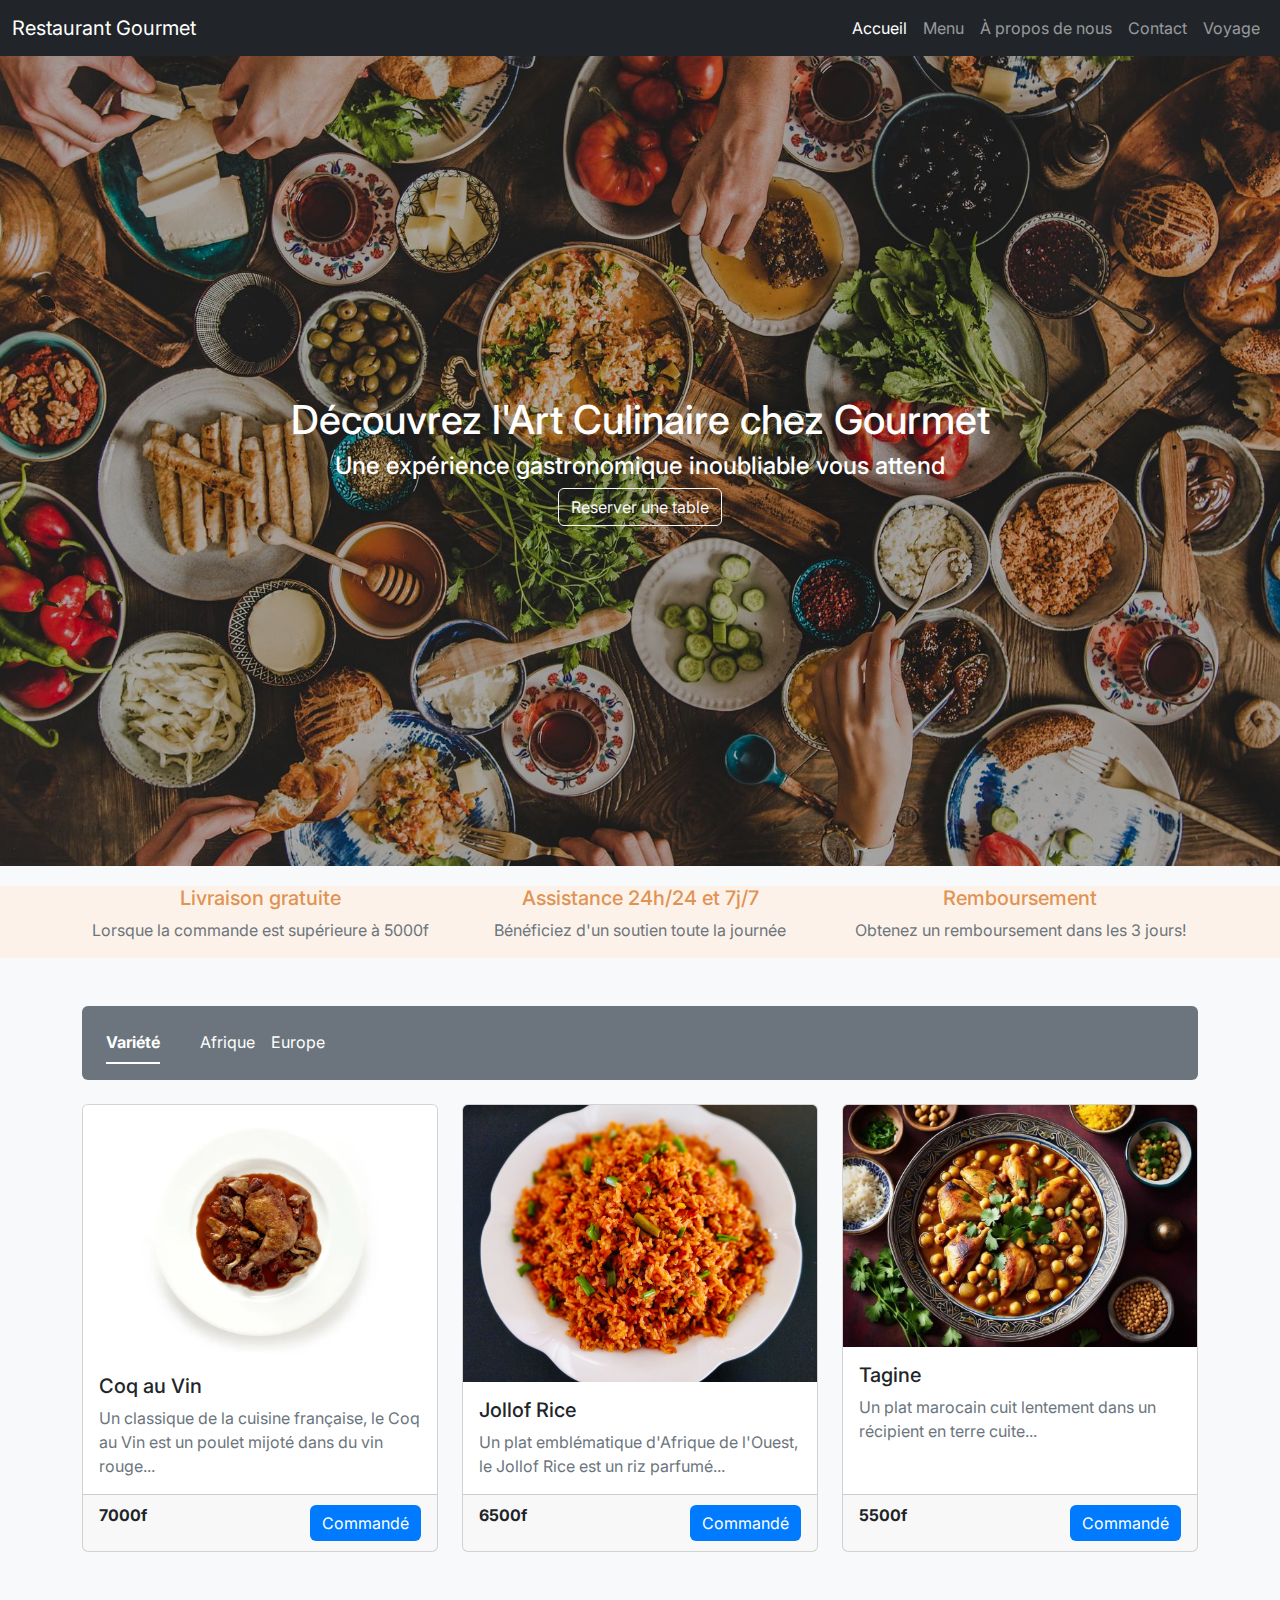
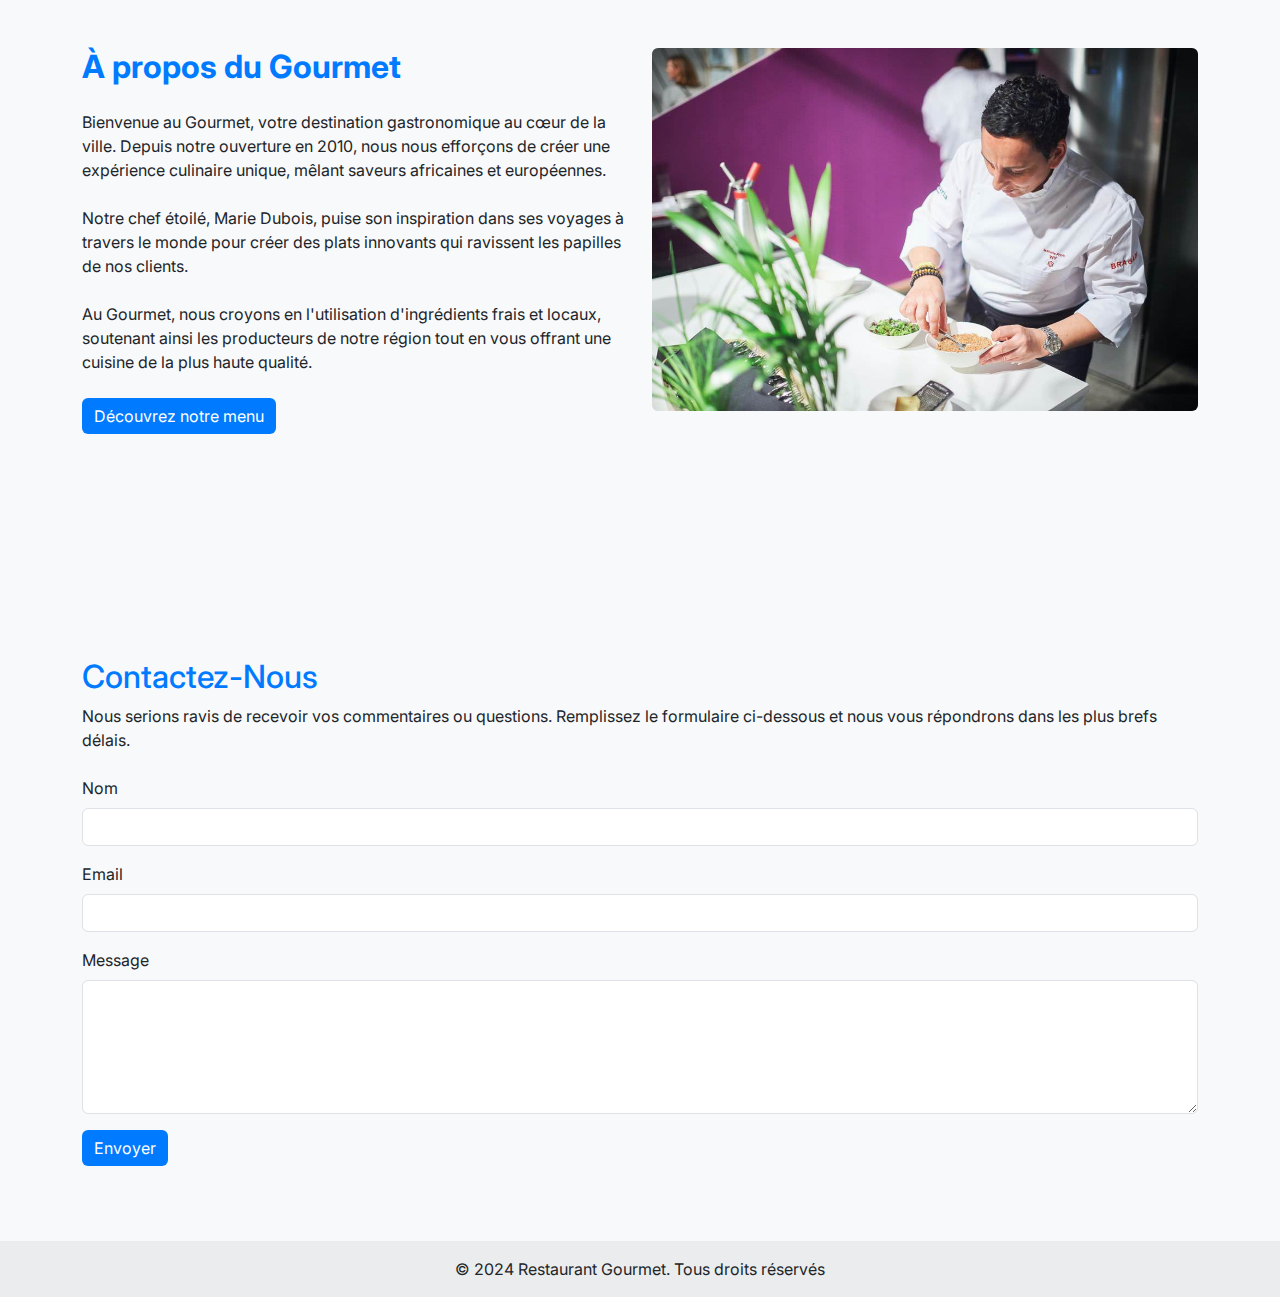
==== index.html @ 3ff2a3b9 "checkpoint bootstrap" ====
<!DOCTYPE html>
<html lang="fr">

<head>
    <meta charset="UTF-8">
    <meta name="viewport" content="width=device-width, initial-scale=1.0">
    <title>Bienvenue chez Gourmet</title>

    <!--lien pour les fonts family-->
    <link rel="preconnect" href="https://fonts.googleapis.com">
    <link rel="preconnect" href="https://fonts.gstatic.com" crossorigin>
    <link
        href="https://fonts.googleapis.com/css2?family=Inter:ital,opsz,wght@0,14..32,100..900;1,14..32,100..900&display=swap"
        rel="stylesheet">

    <!-- lien pour les icons -->
    <link rel="stylesheet" href="https://cdnjs.cloudflare.com/ajax/libs/font-awesome/6.6.0/css/all.min.css"
        integrity="sha512-Kc323vGBEqzTmouAECnVceyQqyqdsSiqLQISBL29aUW4U/M7pSPA/gEUZQqv1cwx4OnYxTxve5UMg5GT6L4JJg=="
        crossorigin="anonymous" referrerpolicy="no-referrer" />

    <!-- lien bootstrap-->
    <link rel="stylesheet" href="./vendor/bootstrap/css/bootstrap.css">

    <!-- lien css-->
    <link rel="stylesheet" href="./css/style.css">


</head>

<body>
    <!--barre de navigation-->
    <nav class="navbar navbar-expand-lg navbar-dark bg-dark">
        <div class="container-fluid">
            <a class="navbar-brand" href="index.html">Restaurant Gourmet</a>
            <button class="navbar-toggler" type="button" data-bs-toggle="collapse" data-bs-target="#navbarNav"
                aria-controls="navbarNav" aria-expanded="false" aria-label="Toggle navigation">
                <span class="navbar-toggler-icon"></span>
            </button>
            <div class="collapse navbar-collapse" id="navbarNav">
                <ul class="navbar-nav ms-auto">
                    <li class="nav-item">
                        <a class="nav-link active" aria-current="page" href="index.html">Accueil</a>
                    </li>
                    <li class="nav-item">
                        <a class="nav-link" href="#menu">Menu</a>
                    </li>
                    <li class="nav-item">
                        <a class="nav-link" href="#a-propos">À propos de nous</a>
                    </li>
                    <li class="nav-item">
                        <a class="nav-link" href="#contact">Contact</a>
                    </li>
                    <li class="nav-item"></li>
                        <a class="nav-link" href="voyage.html">Voyage</a>
                    </li>
                </ul>
            </div>
        </div>
    </nav>

    <!--le texte qui est dans la banière-->
    <section class="hero">
        <div class="hero-text" style="padding: 20px;">
            <h1>Découvrez l'Art Culinaire chez Gourmet</h1>
            <h4>Une expérience gastronomique inoubliable vous attend</h4>
            <a href="#contact" class="btn btn-outline-light">Reserver une table </a>
        </div>
    </section>

    <!-- section icons -->
    <section class="mb-5 icone">
        <div class="container">
            <div class="row text-center">
                <div class="col-md-4">
                    <div class="text">
                        <span class="fa fa-truck fs-2 icone mb-2 py-4"></span>
                        <h5>Livraison gratuite</h5>
                        <p class="text-secondary">Lorsque la commande est supérieure à 5000f</p>
                    </div>
                </div>
                <div class="col-md-4">
                    <div class="text">
                        <span class="fa fa-phone-volume fs-2 icone mb-2 py-4"></span>
                        <h5>Assistance 24h/24 et 7j/7</h5>
                        <p class="text-secondary">Bénéficiez d'un soutien toute la journée</p>
                    </div>
                </div>
                <div class="col-md-4">
                    <div class="text">
                        <span class="fa fa-arrows-rotate fs-2 icone mb-2 py-4"></span>
                        <h5>Remboursement</h5>
                        <p class="text-secondary">Obtenez un remboursement dans les 3 jours!</p>
                    </div>
                </div>
            </div>
        </div>
    </section>

    <!-----------menu des diferents plats------------->
    <section id="menu" class="mb-5">
        <div class="container">
            <div class="mb-4">
                <ul class="nav nav-underline bg-secondary rounded-2 text-center py-3 text-white">
                    <li class="nav-item mx-4">
                        <a class="nav-link text-white active" data-bs-toggle="tab" href="#nav-varieté" role="tab"
                            aria-controls="nav-varieté" aria-selected="true">Variété</a>
                    </li>
                    <li class="nav-item">
                        <a class="nav-link text-white" data-bs-toggle="tab" href="#nav-afrique" role="tab"
                            aria-controls="nav-afrique" aria-selected="false">Afrique</a>
                    </li>
                    <li class="nav-item">
                        <a class="nav-link text-white" data-bs-toggle="tab" href="#nav-europe" role="tab"
                            aria-controls="nav-europe" aria-selected="false">Europe</a>
                    </li>
                </ul>
            </div>

            <!--Pour afficher les services après cliques sur les menu -->
            <div class="tab-content" id="myTabContent">

                <!--Ligne de chaque services groupé -->

                <!-- Variété Tab -->
                <div class="tab-pane fade show active" id="nav-varieté" role="tabpanel" aria-labelledby="nav-varieté">
                    <div class="row row-cols-1 row-cols-md-3 g-4 mb-5">
                        <div class="col">
                            <div class="card h-100">
                                <img src="./images/coq.webp" class="card-img-top" alt="Coq au Vin">
                                <div class="card-body">
                                    <h5 class="card-title">Coq au Vin</h5>
                                    <p class="card-text text-secondary">Un classique de la cuisine française, le Coq au
                                        Vin est un poulet mijoté dans du vin rouge...</p>
                                </div>
                                <div class="card-footer d-flex justify-content-between align-items-center">
                                    <p class="fw-bold">7000f</p>
                                    <a href="#" class="btn btn-primary"><i class="fa fa-shopping-cart"></i> Commandé</a>
                                </div>
                            </div>
                        </div>

                        <div class="col">
                            <div class="card h-100">
                                <img src="./images/Jollof Rice.jpeg" class="card-img-top" alt="Jollof Rice">
                                <div class="card-body">
                                    <h5 class="card-title">Jollof Rice</h5>
                                    <p class="card-text text-secondary">Un plat emblématique d'Afrique de l'Ouest, le
                                        Jollof Rice est un riz parfumé...</p>

                                </div>
                                <div class="card-footer d-flex justify-content-between align-items-center">
                                    <p class="fw-bold">6500f</p>
                                    <a href="#" class="btn btn-primary"><i class="fa fa-shopping-cart"></i> Commandé</a>
                                </div>
                            </div>
                        </div>

                        <div class="col">
                            <div class="card h-100">
                                <img src="./images/Tagine.jpg" class="card-img-top" alt="Tagine">
                                <div class="card-body">
                                    <h5 class="card-title">Tagine</h5>
                                    <p class="card-text text-secondary">Un plat marocain cuit lentement dans un
                                        récipient en terre cuite...</p>

                                </div>
                                <div class="card-footer d-flex justify-content-between align-items-center">
                                    <p class="fw-bold">5500f</p>
                                    <a href="#" class="btn btn-primary"><i class="fa fa-shopping-cart"></i> Commandé</a>
                                </div>
                            </div>
                        </div>
                    </div>
                </div>

                <!-- Afrique Tab -->
                <div class="tab-pane fade" id="nav-afrique" role="tabpanel" aria-labelledby="nav-afrique">
                    <div class="row row-cols-1 row-cols-md-3 g-4 mb-5">
                        <div class="col">
                            <div class="card h-100">
                                <img src="./images/paella.jpg" class="card-img-top" alt="Paella">
                                <div class="card-body">
                                    <h5 class="card-title">Paella</h5>
                                    <p class="card-text text-secondary">Originaire d'Espagne, la paella est un plat de
                                        riz coloré...</p>

                                </div>
                                <div class="card-footer d-flex justify-content-between align-items-center">
                                    <p class="fw-bold">6000f</p>
                                    <a href="#" class="btn btn-primary"><i class="fa fa-shopping-cart"></i> Commandé</a>
                                </div>
                            </div>
                        </div>

                        <div class="col">
                            <div class="card h-100">
                                <img src="./images/caviar.jpg" class="card-img-top" alt="Caviar d'aubergine">
                                <div class="card-body">
                                    <h5 class="card-title">Caviar d'aubergine</h5>
                                    <p class="card-text text-secondary">La salade traditionnelle avec du fromage et pain
                                        frit...</p>

                                </div>
                                <div class="card-footer d-flex justify-content-between align-items-center">
                                    <p class="fw-bold">700f</p>
                                    <a href="#" class="btn btn-primary"><i class="fa fa-shopping-cart"></i> Commandé</a>
                                </div>
                            </div>
                        </div>

                        <div class="col">
                            <div class="card h-100">
                                <img src="./images/img3.jpg" class="card-img-top" alt="Fattouche">
                                <div class="card-body">
                                    <h5 class="card-title">Fattouche</h5>
                                    <p class="card-text text-secondary">Salade libanaise avec légumes frais et pain
                                        pita...</p>

                                </div>
                                <div class="card-footer d-flex justify-content-between align-items-center">
                                    <p class="fw-bold">700f</p>
                                    <a href="#" class="btn btn-primary"><i class="fa fa-shopping-cart"></i> Commandé</a>
                                </div>
                            </div>
                        </div>
                    </div>
                </div>

                <!-- Europe Tab -->
                <div class="tab-pane fade" id="nav-europe" role="tabpanel" aria-labelledby="nav-europe">
                    <div class="row row-cols-1 row-cols-md-3 g-4 mb-5">
                        <div class="col">
                            <div class="card h-100">
                                <img src="./images/ratatouille.webp" class="card-img-top" alt="Ratatouille">
                                <div class="card-body">
                                    <h5 class="card-title">Ratatouille</h5>
                                    <p class="card-text text-secondary">Un plat de légumes mijotés, typique de la
                                        cuisine française...</p>

                                </div>
                                <div class="card-footer d-flex justify-content-between align-items-center">
                                    <p class="fw-bold">5000f</p>
                                    <a href="#" class="btn btn-primary"><i class="fa fa-shopping-cart"></i> Commandé</a>
                                </div>
                            </div>
                        </div>

                        <div class="col">
                            <div class="card h-100">
                                <img src="./images/Borscht.jpg" class="card-img-top" alt="Borscht">
                                <div class="card-body">
                                    <h5 class="card-title">Borscht</h5>
                                    <p class="card-text text-secondary">Une soupe traditionnelle d'Europe de l'Est à
                                        base de betterave...</p>

                                </div>
                                <div class="card-footer d-flex justify-content-between align-items-center">
                                    <p class="fw-bold">4000f</p>
                                    <a href="#" class="btn btn-primary"><i class="fa fa-shopping-cart"></i> Commandé</a>
                                </div>
                            </div>
                        </div>

                        <div class="col">
                            <div class="card h-100">
                                <img src="./images/Gnocchi.jpg" class="card-img-top" alt="Gnocchi">
                                <div class="card-body">
                                    <h5 class="card-title">Gnocchi</h5>
                                    <p class="card-text text-secondary">Des pâtes italiennes à base de pommes de
                                        terre...</p>

                                </div>
                                <div class="card-footer d-flex justify-content-between align-items-center">
                                    <p class="fw-bold">5500f</p>
                                    <a href="#" class="btn btn-primary"><i class="fa fa-shopping-cart"></i> Commandé</a>
                                </div>
                            </div>
                        </div>
                    </div>
                </div>
            </div>
        </div>
    </section>

    <!-- section à propos de nous -->
    <section id="a-propos" class="py-5">
        <div class="container">
            <div class="row g-4">
                <div class="col-lg-6">
                    <h2 class="fw-bold mb-4">À propos du Gourmet</h2>
                    <p class="mb-4">Bienvenue au Gourmet, votre destination gastronomique au cœur de la ville. Depuis
                        notre ouverture en 2010, nous nous efforçons de créer une expérience culinaire unique, mêlant
                        saveurs africaines et européennes.</p>
                    <p class="mb-4">Notre chef étoilé, Marie Dubois, puise son inspiration dans ses voyages à travers le
                        monde pour créer des plats innovants qui ravissent les papilles de nos clients.</p>
                    <p class="mb-4">Au Gourmet, nous croyons en l'utilisation d'ingrédients frais et locaux, soutenant
                        ainsi les producteurs de notre région tout en vous offrant une cuisine de la plus haute qualité.
                    </p>
                    <a href="#menu" class="btn btn-primary">Découvrez notre menu</a>
                </div>
                <div class="col-lg-6">
                    <img src="./images/personne.jpg" alt="Le restaurant Le Gourmet" class="img-fluid rounded">
                </div>
            </div>
        </div>
    </section>

    <!-- section contact -->
    <section id="contact" class="text-center my-5"></section>
    <div class="container">
        <h2>Contactez-Nous</h2>
        <p>Nous serions ravis de recevoir vos commentaires ou questions. Remplissez le formulaire ci-dessous et nous
            vous répondrons dans les plus brefs délais.</p>

        <form action="#" method="POST" class="mt-4">
            <div class="mb-3">
                <label for="name" class="form-label">Nom</label>
                <input type="text" class="form-control" id="name" name="name" required>
            </div>
            <div class="mb-3">
                <label for="email" class="form-label">Email</label>
                <input type="email" class="form-control" id="email" name="email" required>
            </div>
            <div class="mb-3">
                <label for="message" class="form-label">Message</label>
                <textarea class="form-control" id="message" name="message" rows="5" required></textarea>
            </div>
            <button type="submit" class="btn btn-primary">Envoyer</button>
        </form>
    </div>
    </section>


    <footer class="text-center bg-body-tertiary">
        <!-- Grid container -->
        <div class="container pt-4">
            <!-- Section: Social media -->
            <section class="mb-4">
                <!-- Facebook -->
                <a data-mdb-ripple-init class="btn btn-link btn-floating btn-lg text-body m-1" href="#!" role="button"
                    data-mdb-ripple-color="dark"><i class="fab fa-facebook-f"></i></a>

                <!-- Twitter -->
                <a data-mdb-ripple-init class="btn btn-link btn-floating btn-lg text-body m-1" href="#!" role="button"
                    data-mdb-ripple-color="dark"><i class="fab fa-twitter"></i></a>

                <!-- Google -->
                <a data-mdb-ripple-init class="btn btn-link btn-floating btn-lg text-body m-1" href="#!" role="button"
                    data-mdb-ripple-color="dark"><i class="fab fa-google"></i></a>

                <!-- Instagram -->
                <a data-mdb-ripple-init class="btn btn-link btn-floating btn-lg text-body m-1" href="#!" role="button"
                    data-mdb-ripple-color="dark"><i class="fab fa-instagram"></i></a>

                <!-- Linkedin -->
                <a data-mdb-ripple-init class="btn btn-link btn-floating btn-lg text-body m-1" href="#!" role="button"
                    data-mdb-ripple-color="dark"><i class="fab fa-linkedin"></i></a>
                <!-- Github -->
                <a data-mdb-ripple-init class="btn btn-link btn-floating btn-lg text-body m-1" href="#!" role="button"
                    data-mdb-ripple-color="dark"><i class="fab fa-github"></i></a>
            </section>
            
        </div>
        

        <!-- Copyright -->
        <div class="text-center p-3" style="background-color: rgba(0, 0, 0, 0.05);">
            © 2024 Restaurant Gourmet. Tous droits réservés
        </div>
        <!-- Copyright -->
    </footer>




    <!-------------lien pour le javasript--------->
    <script src="./vendor/bootstrap/js/bootstrap.bundle.min.js"></script>
</body>

</html>
---- css/style.css ----
*{
    margin: 0;
    padding: 0;
}

body {
    font-family: 'Inter', sans-serif, Arial, Helvetica;
    background-color: #f8f9fa;
}

.hero {
    display: flex;
    align-items: center;
    justify-content: center;
    text-align: center;
    color: white;
    background: linear-gradient(rgba(0,0,0,0.3),rgba(0, 0, 0, 0.3)), url(../images/plat.jpg) no-repeat center center;
    background-size: cover; 
    height: 90vh;
}

.icone {
    background-color: hsl(28, 76%, 95%);
    padding: flex;
    align-items: center;
    color: #e09353; 
    margin: 20px 0px 20px 0px;
    
    }

.card {
    transition: transform 0.2s;
}

.card:hover {
    transform: scale(1.05);
}

.nav-tabs .nav-link {
    border-radius: 0;
}

.nav-tabs .nav-link.active {
    background-color: #343a40;
}

.text-warning {
    font-size: 1.2em;
    font-weight: bold;
}

#contact {
    background-color: #f8f9fa;
    padding: 40px 0;
}

#contact h2 {
    font-size: 2.5rem;
    margin-bottom: 20px;
}

#contact p {
    font-size: 1.1rem;
    margin-bottom: 30px;
}

#contact .form-label {
    font-weight: bold;
}

@media (max-width: 768px) {
    .hero-text h1{
        font-size: 2.5rem;
    }
}

h2 {
    color: #007bff; /* Couleur du titre */
}

.btn-primary {
    background-color: #007bff; /* Couleur de fond du bouton */
    border: none; /* Supprimer la bordure */
}

.btn-primary:hover {
    background-color: #0056b3; /* Couleur de fond au survol */
}
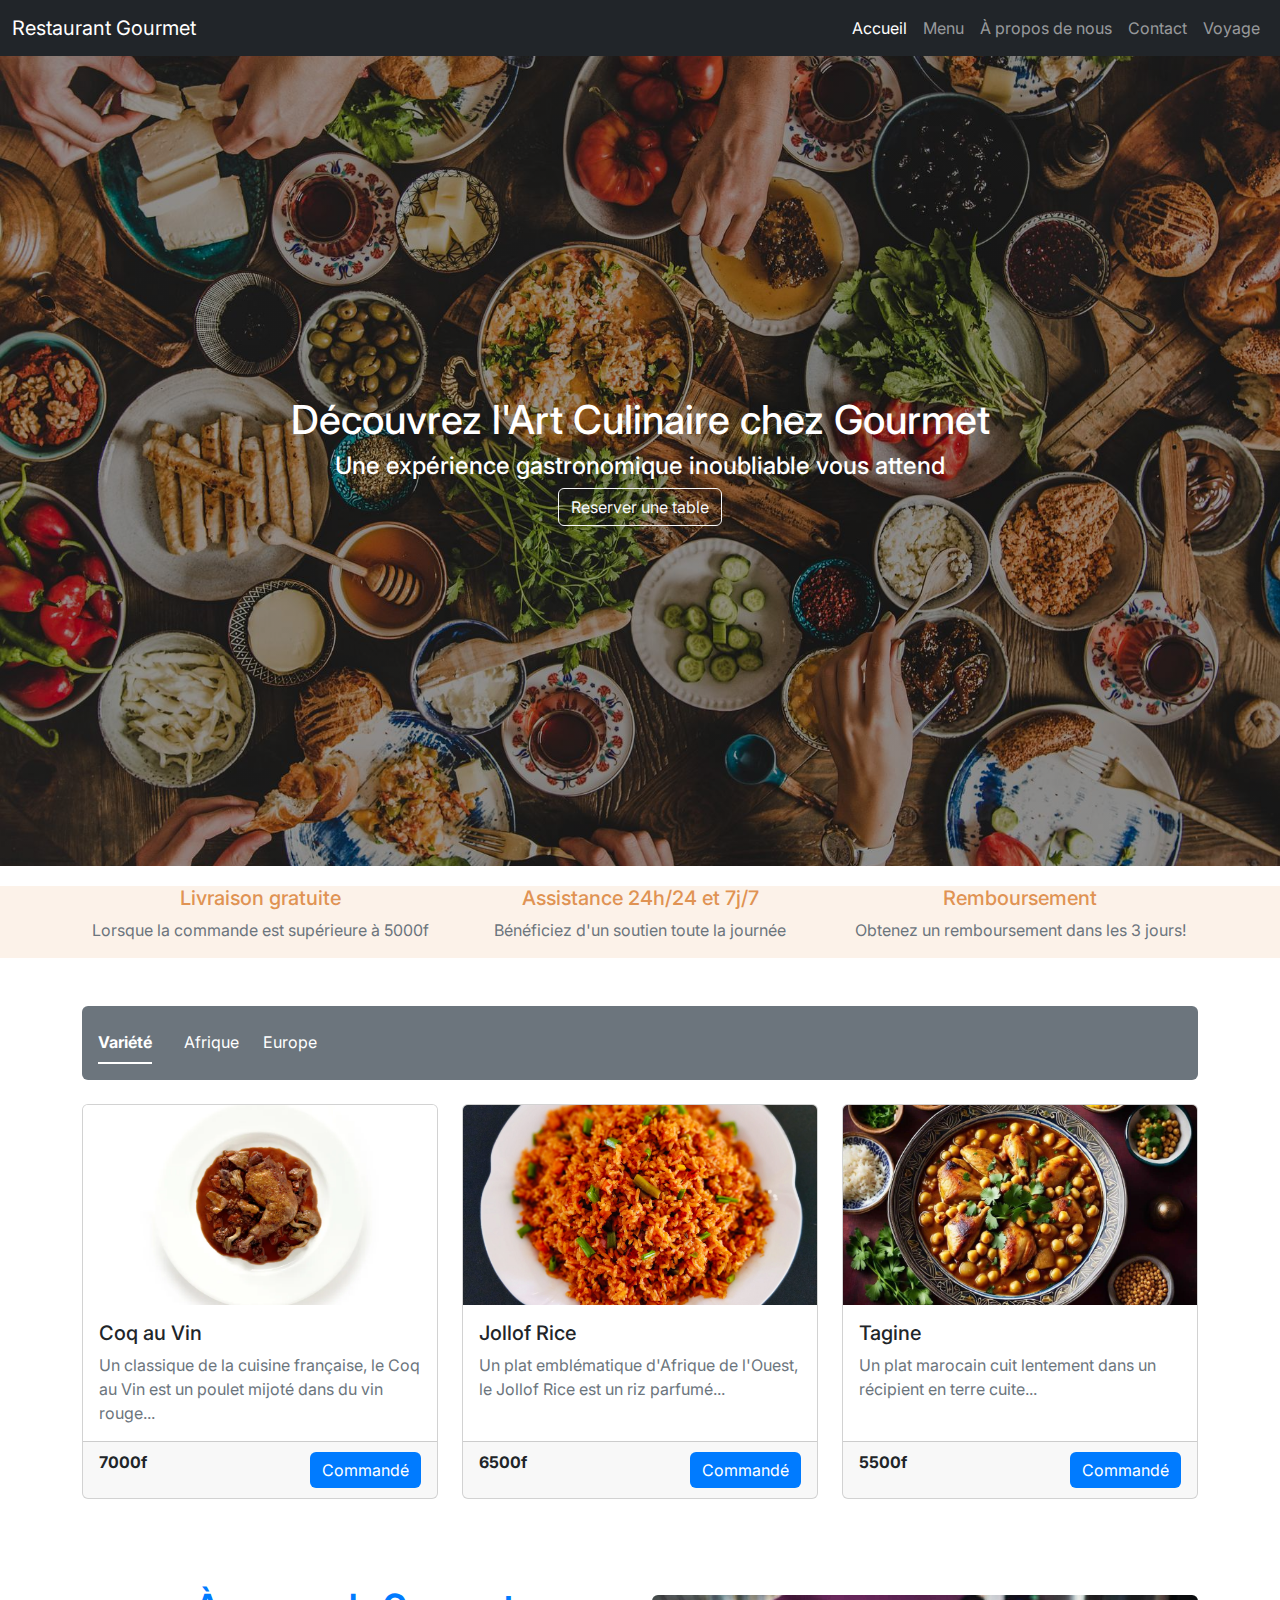
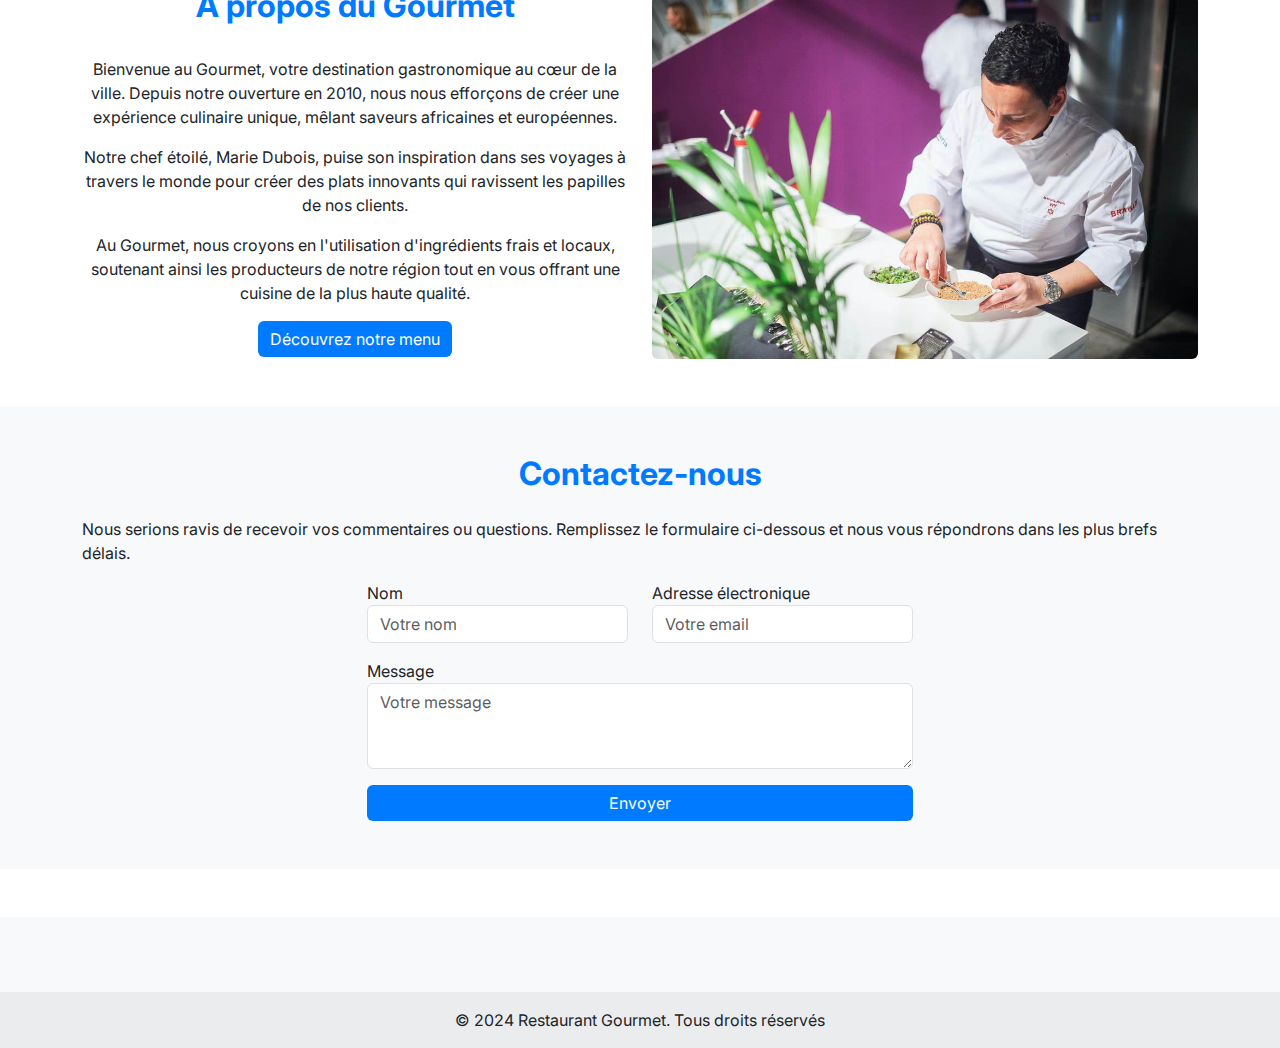
==== commit cd1bafac: "modification de la section contact" ====
--- a/index.html
+++ b/index.html
@@ -4,7 +4,8 @@
 <head>
     <meta charset="UTF-8">
     <meta name="viewport" content="width=device-width, initial-scale=1.0">
-    <title>Bienvenue chez Gourmet</title>
+    <title>Bienvenue-chez-Gourmet</title>
+
 
     <!--lien pour les fonts family-->
     <link rel="preconnect" href="https://fonts.googleapis.com">
@@ -51,7 +52,7 @@
                         <a class="nav-link" href="#contact">Contact</a>
                     </li>
                     <li class="nav-item"></li>
-                        <a class="nav-link" href="voyage.html">Voyage</a>
+                    <a class="nav-link" href="voyage.html">Voyage</a>
                     </li>
                 </ul>
             </div>
@@ -60,7 +61,7 @@
 
     <!--le texte qui est dans la banière-->
     <section class="hero">
-        <div class="hero-text" style="padding: 20px;">
+        <div class="hero-text">
             <h1>Découvrez l'Art Culinaire chez Gourmet</h1>
             <h4>Une expérience gastronomique inoubliable vous attend</h4>
             <a href="#contact" class="btn btn-outline-light">Reserver une table </a>
@@ -100,8 +101,8 @@
     <section id="menu" class="mb-5">
         <div class="container">
             <div class="mb-4">
-                <ul class="nav nav-underline bg-secondary rounded-2 text-center py-3 text-white">
-                    <li class="nav-item mx-4">
+                <ul class="nav nav-underline bg-secondary rounded-2 py-3 text-white">
+                    <li class="nav-item mx-3">
                         <a class="nav-link text-white active" data-bs-toggle="tab" href="#nav-varieté" role="tab"
                             aria-controls="nav-varieté" aria-selected="true">Variété</a>
                     </li>
@@ -109,7 +110,7 @@
                         <a class="nav-link text-white" data-bs-toggle="tab" href="#nav-afrique" role="tab"
                             aria-controls="nav-afrique" aria-selected="false">Afrique</a>
                     </li>
-                    <li class="nav-item">
+                    <li class="nav-item mx-2">
                         <a class="nav-link text-white" data-bs-toggle="tab" href="#nav-europe" role="tab"
                             aria-controls="nav-europe" aria-selected="false">Europe</a>
                     </li>
@@ -178,7 +179,7 @@
                     <div class="row row-cols-1 row-cols-md-3 g-4 mb-5">
                         <div class="col">
                             <div class="card h-100">
-                                <img src="./images/paella.jpg" class="card-img-top" alt="Paella">
+                                <img src="./images/Paella.jpg" class="card-img-top" alt="Paella">
                                 <div class="card-body">
                                     <h5 class="card-title">Paella</h5>
                                     <p class="card-text text-secondary">Originaire d'Espagne, la paella est un plat de
@@ -283,22 +284,22 @@
     </section>
 
     <!-- section à propos de nous -->
-    <section id="a-propos" class="py-5">
-        <div class="container">
-            <div class="row g-4">
-                <div class="col-lg-6">
-                    <h2 class="fw-bold mb-4">À propos du Gourmet</h2>
-                    <p class="mb-4">Bienvenue au Gourmet, votre destination gastronomique au cœur de la ville. Depuis
+    <section id="a-propos" class="py-4">
+        <div class="container ">
+            <div class="row">
+                <div class="col-lg-6 text-center">
+                    <h2 class="fw-bold mb-3 py-3">À propos du Gourmet</h2>
+                    <p>Bienvenue au Gourmet, votre destination gastronomique au cœur de la ville. Depuis
                         notre ouverture en 2010, nous nous efforçons de créer une expérience culinaire unique, mêlant
                         saveurs africaines et européennes.</p>
-                    <p class="mb-4">Notre chef étoilé, Marie Dubois, puise son inspiration dans ses voyages à travers le
+                    <p>Notre chef étoilé, Marie Dubois, puise son inspiration dans ses voyages à travers le
                         monde pour créer des plats innovants qui ravissent les papilles de nos clients.</p>
-                    <p class="mb-4">Au Gourmet, nous croyons en l'utilisation d'ingrédients frais et locaux, soutenant
+                    <p>Au Gourmet, nous croyons en l'utilisation d'ingrédients frais et locaux, soutenant
                         ainsi les producteurs de notre région tout en vous offrant une cuisine de la plus haute qualité.
                     </p>
                     <a href="#menu" class="btn btn-primary">Découvrez notre menu</a>
                 </div>
-                <div class="col-lg-6">
+                <div class="col-lg-6 py-4">
                     <img src="./images/personne.jpg" alt="Le restaurant Le Gourmet" class="img-fluid rounded">
                 </div>
             </div>
@@ -306,28 +307,41 @@
     </section>
 
     <!-- section contact -->
-    <section id="contact" class="text-center my-5"></section>
-    <div class="container">
-        <h2>Contactez-Nous</h2>
-        <p>Nous serions ravis de recevoir vos commentaires ou questions. Remplissez le formulaire ci-dessous et nous
-            vous répondrons dans les plus brefs délais.</p>
-
-        <form action="#" method="POST" class="mt-4">
-            <div class="mb-3">
-                <label for="name" class="form-label">Nom</label>
-                <input type="text" class="form-control" id="name" name="name" required>
-            </div>
-            <div class="mb-3">
-                <label for="email" class="form-label">Email</label>
-                <input type="email" class="form-control" id="email" name="email" required>
-            </div>
-            <div class="mb-3">
-                <label for="message" class="form-label">Message</label>
-                <textarea class="form-control" id="message" name="message" rows="5" required></textarea>
-            </div>
-            <button type="submit" class="btn btn-primary">Envoyer</button>
-        </form>
-    </div>
+    <section id="contact" class="bg-light mb-5">
+        <div class="container py-5">
+            <h2 class=" fw-bold text-center mb-4">Contactez-nous</h2>
+            <p>Nous serions ravis de recevoir vos commentaires ou questions. Remplissez le formulaire ci-dessous et nous
+                vous répondrons dans les plus brefs délais.</p>
+            <div class="row justify-content-center">
+                <div class="col-md-6">
+                    <form class="row">
+                        <div class="col-md-6 mb-3">
+                            <div class="form-group">
+                                <label for="name">Nom</label>
+                                <input type="text" class="form-control" id="name" placeholder="Votre nom">
+                            </div>
+                        </div>
+                        <div class="col-md-6 mb-3">
+                            <div class="form-group">
+                                <label for="email">Adresse électronique</label>
+                                <input type="email" class="form-control" id="email" placeholder="Votre email">
+                            </div>
+                        </div>
+                        <div class="col-md-12 mb-3">
+                            <div class="form-group">
+                                <label for="message">Message</label>
+                                <textarea class="form-control" id="message" rows="3"
+                                    placeholder="Votre message"></textarea>
+                            </div>
+                        </div>
+                        <div class="col-md-12">
+                            <input type="submit" class="form-control btn btn-primary" value="Envoyer">
+                        </div>
+                    </form>
+                </div>
+            </div>
+        </div>
+
     </section>
 
 
@@ -359,9 +373,9 @@
                 <a data-mdb-ripple-init class="btn btn-link btn-floating btn-lg text-body m-1" href="#!" role="button"
                     data-mdb-ripple-color="dark"><i class="fab fa-github"></i></a>
             </section>
-            
-        </div>
-        
+
+        </div>
+
 
         <!-- Copyright -->
         <div class="text-center p-3" style="background-color: rgba(0, 0, 0, 0.05);">
--- a/css/style.css
+++ b/css/style.css
@@ -5,7 +5,7 @@
 
 body {
     font-family: 'Inter', sans-serif, Arial, Helvetica;
-    background-color: #f8f9fa;
+    background-color: #fff;
 }
 
 .hero {
@@ -14,7 +14,7 @@
     justify-content: center;
     text-align: center;
     color: white;
-    background: linear-gradient(rgba(0,0,0,0.3),rgba(0, 0, 0, 0.3)), url(../images/plat.jpg) no-repeat center center;
+    background: linear-gradient(rgba(0,0,0,0.4),rgba(0, 0, 0, 0.4)), url(../images/plat.jpg) no-repeat center center;
     background-size: cover; 
     height: 90vh;
 }
@@ -36,42 +36,10 @@
     transform: scale(1.05);
 }
 
-.nav-tabs .nav-link {
-    border-radius: 0;
-}
-
-.nav-tabs .nav-link.active {
-    background-color: #343a40;
-}
-
-.text-warning {
-    font-size: 1.2em;
-    font-weight: bold;
-}
-
-#contact {
-    background-color: #f8f9fa;
-    padding: 40px 0;
-}
-
-#contact h2 {
-    font-size: 2.5rem;
-    margin-bottom: 20px;
-}
-
-#contact p {
-    font-size: 1.1rem;
-    margin-bottom: 30px;
-}
-
-#contact .form-label {
-    font-weight: bold;
-}
-
-@media (max-width: 768px) {
-    .hero-text h1{
-        font-size: 2.5rem;
-    }
+.card img {
+    width: 100%;
+    height: 200px;
+    object-fit: cover;
 }
 
 h2 {
@@ -87,3 +55,15 @@
     background-color: #0056b3; /* Couleur de fond au survol */
 }
 
+@media (max-width: 768px) {
+    .hero-text h1{
+        font-size: 2.5rem;
+    }
+
+    .btn-outline-light {
+        /* Personnalisez le style ici pour les petits écrans */
+        background-color: rgb(7, 119, 210); /* Exemple : couleur de fond */
+        border-color: transparent;  /* Exemple : supprimer la bordure */
+    }
+}
+
